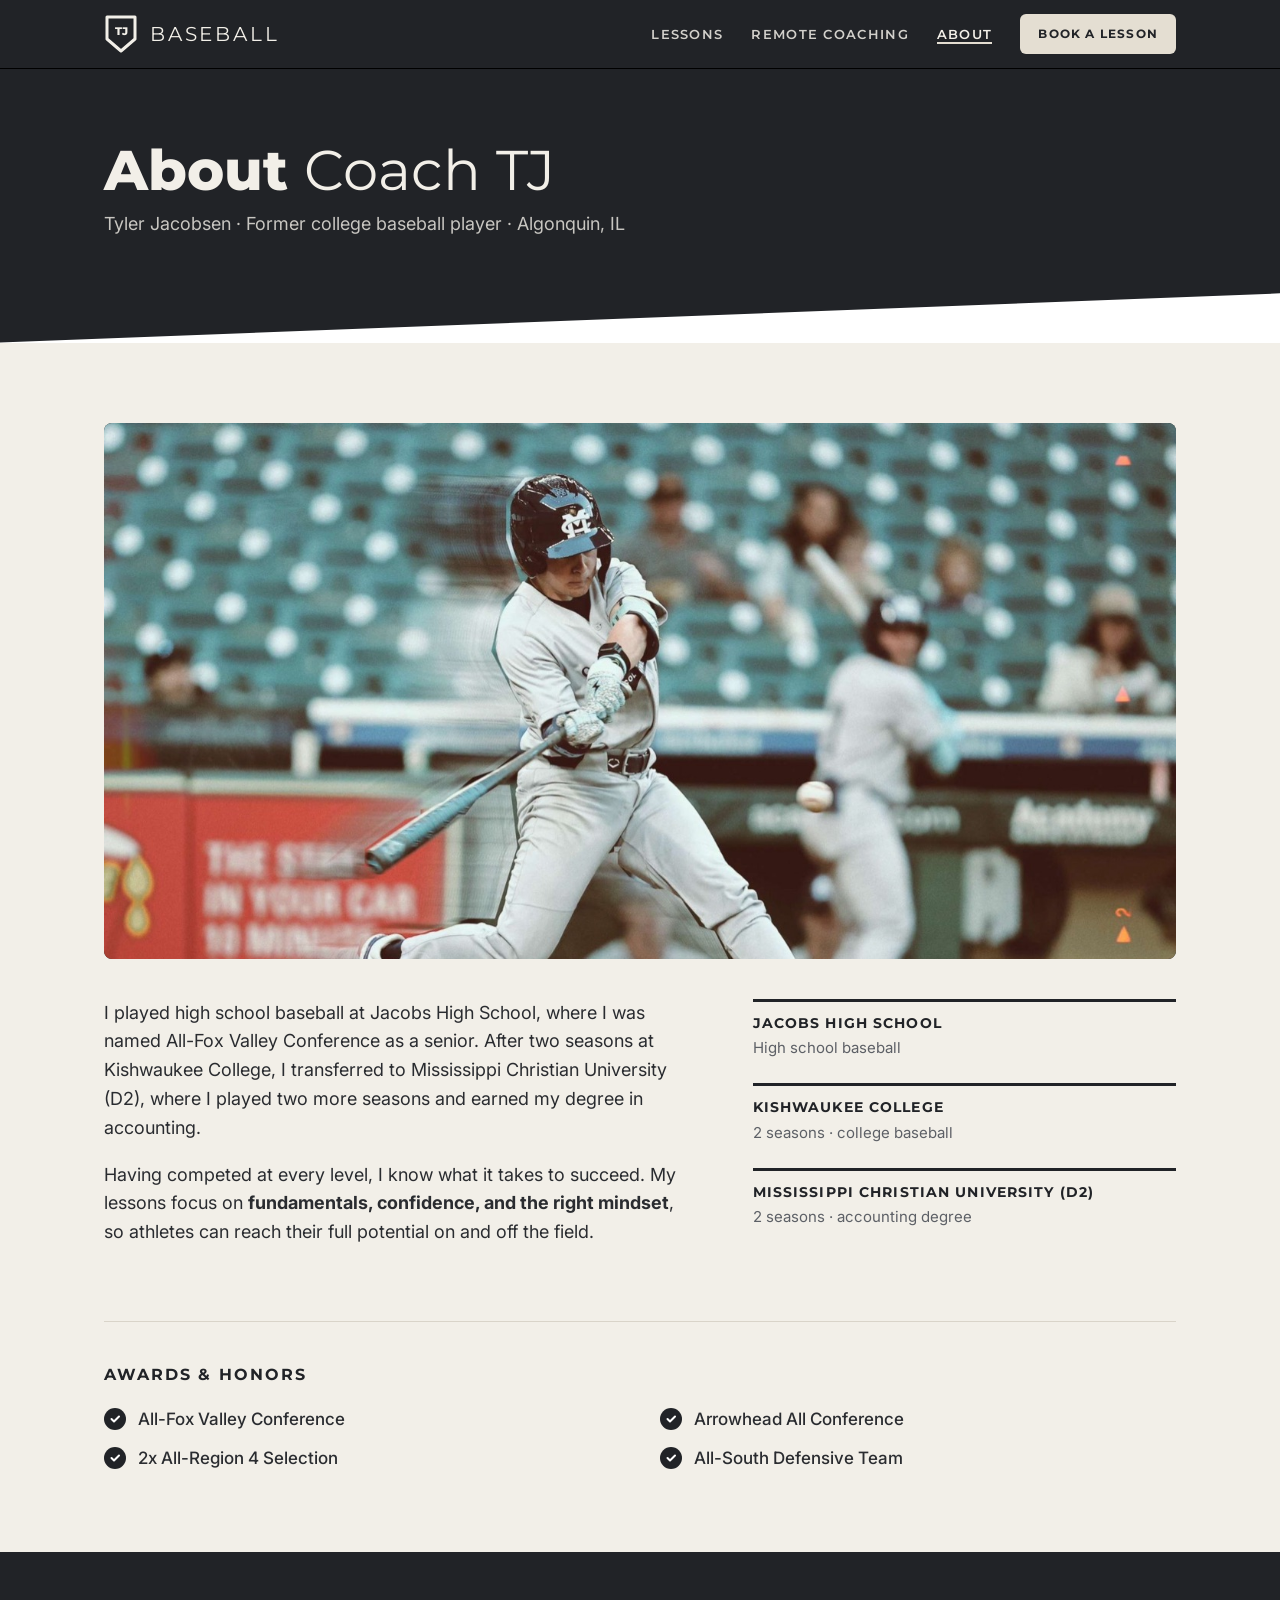
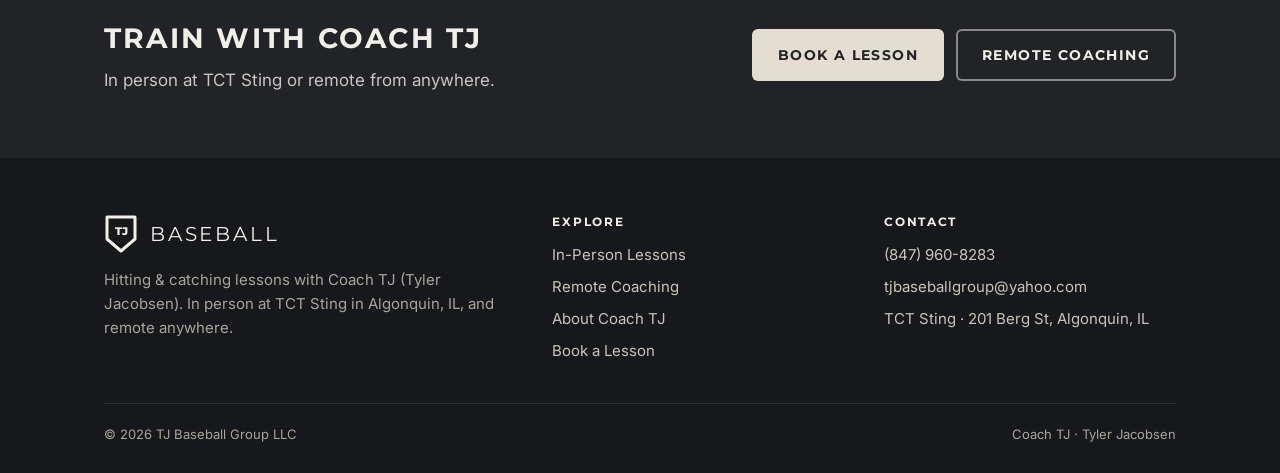
==== about/index.html @ 5d758f23 "Add files via upload" ====
<!doctype html>
<html lang="en">
<head>
<meta charset="utf-8">
<meta name="viewport" content="width=device-width, initial-scale=1">
<title>About Coach TJ | TJ Baseball</title>
<meta name="description" content="Coach TJ (Tyler Jacobsen) played at Jacobs High School, Kishwaukee College, and Mississippi Christian University (D2).">
<link rel="preconnect" href="https://fonts.googleapis.com">
<link rel="preconnect" href="https://fonts.gstatic.com" crossorigin>
<link href="https://fonts.googleapis.com/css2?family=Montserrat:wght@400;600;700;800&family=Inter:wght@400;500;600&display=swap" rel="stylesheet">
<link rel="stylesheet" href="/assets/styles.css">
</head>
<body>

<header class="nav">
  <div class="wrap">
    <a class="logo" href="/" aria-label="TJ Baseball home">
      <svg width="34" height="40" viewBox="0 0 34 40" aria-hidden="true"><path d="M3 3h28v22L17 37 3 25z" fill="none" stroke="#f2efe8" stroke-width="3" stroke-linejoin="round"/><text x="17" y="21" text-anchor="middle" font-family="Montserrat, sans-serif" font-weight="800" font-size="11" fill="#f2efe8">TJ</text></svg>
      <span>BASEBALL</span>
    </a>
    <button class="menu-btn" aria-label="Open menu" aria-expanded="false" aria-controls="menu">
      <svg width="26" height="26" viewBox="0 0 24 24" fill="none" stroke="currentColor" stroke-width="2"><path d="M3 6h18M3 12h18M3 18h18"/></svg>
    </button>
    <nav id="menu">
      <a href="/lessons/">Lessons</a>
      <a href="/remote/">Remote Coaching</a>
      <a href="/about/" class="active" aria-current="page">About</a>
      <a class="btn btn-light" href="/book/">Book a Lesson</a>
    </nav>
  </div>
</header>

<main>
  <section class="page-hero">
    <div class="wrap">
      <h1>About <span class="thin">Coach TJ</span></h1>
      <p>Tyler Jacobsen · Former college baseball player · Algonquin, IL</p>
    </div>
  </section>

  <section class="about">
    <div class="wrap">
      <figure class="about-photo"><img src="/images/coach-tyler.jpg" alt="Coach TJ (Tyler Jacobsen) at bat during a college game" width="1400" height="933"></figure>
      <div class="about-grid">
        <div>
          <p>I played high school baseball at Jacobs High School, where I was named All-Fox Valley Conference as a senior. After two seasons at Kishwaukee College, I transferred to Mississippi Christian University (D2), where I played two more seasons and earned my degree in accounting.</p>
          <p>Having competed at every level, I know what it takes to succeed. My lessons focus on <strong>fundamentals, confidence, and the right mindset</strong>, so athletes can reach their full potential on and off the field.</p>
        </div>
        <div class="path">
          <div><strong>Jacobs High School</strong><span>High school baseball</span></div>
          <div><strong>Kishwaukee College</strong><span>2 seasons · college baseball</span></div>
          <div><strong>Mississippi Christian University (D2)</strong><span>2 seasons · accounting degree</span></div>
        </div>
      </div>
      <div class="awards">
        <h3>Awards &amp; Honors</h3>
        <ul>
          <li><span class="check"><svg width="12" height="12" viewBox="0 0 24 24" fill="none" stroke="#fff" stroke-width="4" stroke-linecap="round" stroke-linejoin="round"><path d="M5 12l5 5L20 7"/></svg></span>All-Fox Valley Conference</li>
          <li><span class="check"><svg width="12" height="12" viewBox="0 0 24 24" fill="none" stroke="#fff" stroke-width="4" stroke-linecap="round" stroke-linejoin="round"><path d="M5 12l5 5L20 7"/></svg></span>Arrowhead All Conference</li>
          <li><span class="check"><svg width="12" height="12" viewBox="0 0 24 24" fill="none" stroke="#fff" stroke-width="4" stroke-linecap="round" stroke-linejoin="round"><path d="M5 12l5 5L20 7"/></svg></span>2x All-Region 4 Selection</li>
          <li><span class="check"><svg width="12" height="12" viewBox="0 0 24 24" fill="none" stroke="#fff" stroke-width="4" stroke-linecap="round" stroke-linejoin="round"><path d="M5 12l5 5L20 7"/></svg></span>All-South Defensive Team</li>
        </ul>
      </div>
    </div>
  </section>

  <section class="cta-band">
    <div class="wrap">
      <div><h2>Train With Coach TJ</h2><p>In person at TCT Sting or remote from anywhere.</p></div>
      <div class="ctas"><a class="btn btn-light" href="/book/">Book a Lesson</a><a class="btn btn-ghost" href="/remote/">Remote Coaching</a></div>
    </div>
  </section>

</main>

<footer class="site-footer">
  <div class="wrap">
    <div class="foot-grid">
      <div>
        <a class="logo" href="/" aria-label="TJ Baseball home"><svg width="34" height="40" viewBox="0 0 34 40" aria-hidden="true"><path d="M3 3h28v22L17 37 3 25z" fill="none" stroke="#f2efe8" stroke-width="3" stroke-linejoin="round"/><text x="17" y="21" text-anchor="middle" font-family="Montserrat, sans-serif" font-weight="800" font-size="11" fill="#f2efe8">TJ</text></svg><span>BASEBALL</span></a>
        <p style="margin:0">Hitting &amp; catching lessons with Coach TJ (Tyler Jacobsen). In person at TCT Sting in Algonquin, IL, and remote anywhere.</p>
      </div>
      <div>
        <h4>Explore</h4>
        <ul>
          <li><a href="/lessons/">In-Person Lessons</a></li>
          <li><a href="/remote/">Remote Coaching</a></li>
          <li><a href="/about/">About Coach TJ</a></li>
          <li><a href="/book/">Book a Lesson</a></li>
        </ul>
      </div>
      <div>
        <h4>Contact</h4>
        <ul>
          <li><a href="tel:+18479608283">(847) 960-8283</a></li>
          <li><a href="mailto:tjbaseballgroup@yahoo.com">tjbaseballgroup@yahoo.com</a></li>
          <li><a href="https://maps.google.com/?q=201+Berg+St,+Algonquin,+IL+60102" target="_blank" rel="noopener">TCT Sting · 201 Berg St, Algonquin, IL</a></li>
        </ul>
      </div>
    </div>
    <div class="copy"><span>© <span id="yr"></span> TJ Baseball Group LLC</span><span>Coach TJ · Tyler Jacobsen</span></div>
  </div>
</footer>

<script src="/assets/site.js"></script>
</body>
</html>
---- assets/styles.css ----
/* TJ Baseball site styles */
  :root {
    --ink: #212327;
    --ink-2: #2c2f34;
    --cream: #e4ded2;
    --paper: #f2efe8;
    --white: #ffffff;
    --text: #2a2c30;
    --muted: #5d6066;
    --line: #d9d4c9;
    --accent: #e4ded2;
    --ok: #2f6b45;
    --err: #9b2c2c;
    --radius: 6px;
    --max: 1120px;
  }
  * { box-sizing: border-box; }
  html { scroll-behavior: smooth; }
  body {
    margin: 0; background: var(--white); color: var(--text);
    font: 400 17px/1.6 Inter, system-ui, -apple-system, sans-serif;
  }
  h1, h2, h3, .eyebrow, .btn, nav a { font-family: Montserrat, Inter, sans-serif; }
  h2 { font-size: clamp(22px, 3vw, 28px); letter-spacing: .08em; text-transform: uppercase; margin: 0 0 28px; font-weight: 700; color: var(--ink); }
  a { color: inherit; }
  .wrap { max-width: var(--max); margin: 0 auto; padding: 0 24px; }
  section { padding: 80px 0; }

  /* Nav */
  header.nav { position: sticky; top: 0; z-index: 20; background: var(--ink); color: var(--paper); border-bottom: 1px solid #000; }
  header.nav .wrap { display: flex; align-items: center; justify-content: space-between; height: 68px; }
  .logo { display: flex; align-items: center; gap: 12px; text-decoration: none; }
  .logo span { font-family: Montserrat, sans-serif; font-weight: 400; letter-spacing: .14em; font-size: 20px; }
  nav { display: flex; gap: 28px; align-items: center; }
  nav a { text-decoration: none; font-size: 13px; font-weight: 600; letter-spacing: .1em; text-transform: uppercase; opacity: .85; }
  nav a:hover { opacity: 1; }
  .menu-btn { display: none; background: none; border: 0; color: var(--paper); padding: 8px; cursor: pointer; }

  .btn { display: inline-block; border: 0; cursor: pointer; text-decoration: none; text-transform: uppercase; letter-spacing: .1em; font-weight: 700; font-size: 14px; padding: 15px 26px; border-radius: var(--radius); transition: transform .15s, background .15s; }
  .btn:active { transform: translateY(1px); }
  .btn-light { background: var(--cream); color: var(--ink); }
  .btn-light:hover { background: #fff; }
  .btn-ghost { background: transparent; color: var(--paper); box-shadow: inset 0 0 0 2px rgba(242,239,232,.5); }
  .btn-ghost:hover { box-shadow: inset 0 0 0 2px var(--paper); }
  .btn-dark { background: var(--ink); color: var(--paper); }
  .btn-dark:hover { background: #000; }
  nav .btn { padding: 10px 18px; font-size: 12px; opacity: 1; }

  /* Hero */
  .hero { background: var(--ink); color: var(--paper); padding: 96px 0 140px; position: relative; clip-path: polygon(0 0, 100% 0, 100% 88%, 0 100%); }
  .hero::after { content: ""; position: absolute; left: 0; right: 0; bottom: 0; height: 14px; background: var(--cream); clip-path: polygon(0 100%, 100% 0, 100% 100%, 0 100%); }
  .tag { display: inline-block; background: var(--cream); color: var(--ink); font-family: Montserrat, sans-serif; font-weight: 700; font-size: 13px; letter-spacing: .16em; text-transform: uppercase; padding: 9px 16px; margin-bottom: 26px; }
  .hero h1 { margin: 0; line-height: 1.02; font-size: clamp(40px, 7vw, 76px); font-weight: 800; letter-spacing: .01em; }
  .hero h1 .thin { display: block; font-weight: 400; letter-spacing: .04em; }
  .hero .coach { margin: 32px 0 6px; font-family: Montserrat, sans-serif; font-weight: 700; letter-spacing: .12em; text-transform: uppercase; font-size: 18px; }
  .hero .sub { margin: 0 0 36px; opacity: .8; font-size: 18px; }
  .hero .ctas { display: flex; gap: 14px; flex-wrap: wrap; }

  /* Work on */
  .focus { display: grid; grid-template-columns: 1fr 1fr; gap: 0; }
  .focus > div { padding: 8px 40px 8px 0; }
  .focus > div + div { border-left: 1px solid var(--line); padding-left: 40px; }
  .focus h3 { display: flex; align-items: center; gap: 14px; font-size: 22px; letter-spacing: .1em; text-transform: uppercase; margin: 0 0 16px; color: var(--ink); }
  .ic { width: 44px; height: 44px; border-radius: 50%; background: var(--ink); display: grid; place-items: center; flex: none; }
  .focus ul { list-style: none; padding: 0 0 0 58px; margin: 0; }
  .focus li { padding: 3px 0; }
  .focus li:first-child { font-weight: 600; color: var(--ink); }

  /* Lessons */
  .lessons { background: var(--paper); }
  .cards { display: grid; grid-template-columns: repeat(3, 1fr); gap: 20px; }
  .card { background: var(--white); border-top: 4px solid var(--ink); padding: 28px; border-radius: 0 0 var(--radius) var(--radius); }
  .card h3 { margin: 0 0 6px; font-size: 18px; letter-spacing: .06em; text-transform: uppercase; color: var(--ink); }
  .card .meta { color: var(--muted); font-size: 15px; margin-bottom: 14px; }
  .card .price { font-family: Montserrat, sans-serif; font-weight: 700; font-size: 22px; color: var(--ink); margin-bottom: 12px; }
  .card p { margin: 0; font-size: 15px; color: var(--muted); }

  .card .price small { font-size: 14px; font-weight: 600; color: var(--muted); }
  .card .price-list { list-style: none; margin: 0 0 14px; padding: 0; }
  .card .price-list li { display: flex; justify-content: space-between; align-items: baseline; padding: 6px 0; border-bottom: 1px solid var(--line); font-size: 15px; }
  .card .price-list b { font-family: Montserrat, sans-serif; font-size: 20px; color: var(--ink); }
  .card.featured { background: var(--ink); color: var(--paper); border-top-color: var(--cream); position: relative; }
  .card.featured h3, .card.featured .price-list b { color: var(--paper); }
  .card.featured .meta, .card.featured p { color: #c9c5bc; }
  .card.featured .price-list li { border-color: #3a3d43; }
  .badge { position: absolute; top: -14px; right: 20px; background: var(--cream); color: var(--ink); font: 700 11px Montserrat, sans-serif; letter-spacing: .12em; text-transform: uppercase; padding: 5px 10px; }
  .hours { display: grid; grid-template-columns: repeat(2, 1fr); gap: 20px; margin-top: 28px; }
  .hours div { background: var(--white); padding: 20px 24px; border-left: 4px solid var(--ink); }
  .hours strong { display: block; font-family: Montserrat, sans-serif; text-transform: uppercase; letter-spacing: .08em; font-size: 14px; color: var(--ink); }
  .hours span { color: var(--muted); font-size: 16px; }
  .note { margin: 20px 0 0; color: var(--muted); font-size: 15px; }


  /* Remote */
  .eyebrow-tag { display: inline-block; background: var(--ink); color: var(--paper); font: 700 11px Montserrat, sans-serif; letter-spacing: .14em; text-transform: uppercase; padding: 5px 10px; margin-bottom: 14px; }
  .remote .intro { font-size: 18px; max-width: 760px; margin: -8px 0 40px; }
  .how { list-style: none; padding: 0; margin: 0 0 48px; display: grid; grid-template-columns: repeat(4, 1fr); gap: 20px; }
  .how li { border-top: 3px solid var(--ink); padding-top: 14px; display: flex; flex-direction: column; gap: 4px; }
  .how .num { font: 800 28px Montserrat, sans-serif; color: var(--ink); line-height: 1; margin-bottom: 4px; }
  .how strong { font-family: Montserrat, sans-serif; text-transform: uppercase; letter-spacing: .08em; font-size: 15px; color: var(--ink); }
  .how span:last-child { color: var(--muted); font-size: 15px; }
  .remote .card { border: 1px solid var(--line); border-top: 4px solid var(--ink); }
  .remote .card.featured { border-color: var(--ink); }
  .film { display: grid; grid-template-columns: 1fr 1fr; gap: 24px; margin-top: 40px; }
  .film > div { background: var(--paper); padding: 28px; border-radius: 8px; min-width: 0; }
  .film h3 { font-size: 16px; letter-spacing: .12em; text-transform: uppercase; margin: 0 0 14px; color: var(--ink); }
  .tips { margin: 0; padding-left: 18px; }
  .tips li { margin-bottom: 8px; font-size: 15px; }
  .film .send { background: var(--ink); color: var(--paper); }
  .film .send h3 { color: var(--paper); }
  .film .send p { opacity: .85; font-size: 15px; margin: 0 0 18px; }
  .send-btns { display: flex; gap: 12px; flex-wrap: wrap; margin-bottom: 18px; }
  .send .btn-dark { background: var(--cream); color: var(--ink); }
  .send .btn-dark:hover { background: #fff; }
  .btn-outline { background: transparent; color: var(--paper); box-shadow: inset 0 0 0 2px rgba(242,239,232,.5); }
  .btn-outline:hover { box-shadow: inset 0 0 0 2px var(--paper); }
  .btn-upload { display: flex; align-items: center; justify-content: center; gap: 10px; width: 100%; font-size: 15px; padding: 18px 26px; margin-bottom: 18px; }
  .film .send .or { font-size: 13px; opacity: .7; margin: 0 0 10px; }
  .film .send .small { font-size: 13px; opacity: .7; margin: 0; }
  .film .send a:not(.btn) { color: var(--paper); }

  .promo { display: flex; align-items: center; gap: 16px; flex-wrap: wrap; background: var(--cream); padding: 16px 22px; border-radius: 8px; margin: 0 0 36px; }
  .promo p { margin: 0; color: var(--ink); }
  .promo-tag { background: var(--ink); color: var(--paper); font: 700 11px Montserrat, sans-serif; letter-spacing: .14em; text-transform: uppercase; padding: 6px 10px; }
  .promo .code { font-family: Montserrat, sans-serif; letter-spacing: .08em; background: #fff; padding: 2px 8px; border-radius: 4px; }
  .tier { display: flex; flex-direction: column; }
  .tier-price { margin: 4px 0 16px; color: var(--ink); }
  .tier-price b { font: 800 40px Montserrat, sans-serif; }
  .tier-price span { color: var(--muted); font-size: 15px; margin-left: 4px; }
  .card.featured .tier-price, .card.featured .tier-price b { color: var(--paper); }
  .card.featured .tier-price span { color: #c9c5bc; }
  .feat { list-style: none; margin: 0 0 24px; padding: 0; flex: 1; }
  .feat li { position: relative; padding: 7px 0 7px 26px; font-size: 15px; border-bottom: 1px solid var(--line); }
  .card.featured .feat li { border-color: #3a3d43; color: var(--paper); }
  .feat li::before { content: ""; position: absolute; left: 2px; top: 13px; width: 12px; height: 7px; border-left: 2.5px solid currentColor; border-bottom: 2.5px solid currentColor; transform: rotate(-45deg); }
  .tier-btn { text-align: center; }
  .tier-note { font-size: 14px; color: var(--muted); margin: 14px 0 32px; }
  .one-time { display: grid; gap: 12px; }
  .ot { display: flex; justify-content: space-between; align-items: center; gap: 20px; border: 1px solid var(--line); border-radius: 8px; padding: 18px 22px; }
  .ot strong { display: block; font-family: Montserrat, sans-serif; text-transform: uppercase; letter-spacing: .06em; font-size: 15px; color: var(--ink); }
  .ot span { color: var(--muted); font-size: 15px; }
  .ot-right { display: flex; align-items: center; gap: 18px; flex: none; }
  .ot-right b { font: 700 22px Montserrat, sans-serif; color: var(--ink); }
  .ot-right .btn { padding: 12px 20px; font-size: 13px; }
  .about { background: var(--paper); }

  /* About */
  .about-photo { margin: 0 0 40px; border-radius: 8px; overflow: hidden; aspect-ratio: 16 / 8; background: var(--ink); }
  .about-photo img { width: 100%; height: 100%; object-fit: cover; object-position: 45% 0%; display: block; }
  .about-grid { display: grid; grid-template-columns: 1.4fr 1fr; gap: 56px; align-items: start; }
  .about p { margin: 0 0 18px; font-size: 18px; }
  .path { display: grid; gap: 22px; }
  .path div { border-top: 3px solid var(--ink); padding-top: 10px; }
  .path strong { display: block; font-family: Montserrat, sans-serif; letter-spacing: .08em; text-transform: uppercase; font-size: 14px; color: var(--ink); }
  .path span { color: var(--muted); font-size: 15px; }
  .awards { margin-top: 56px; padding-top: 40px; border-top: 1px solid var(--line); }
  .awards h3 { font-size: 16px; letter-spacing: .12em; text-transform: uppercase; margin: 0 0 18px; color: var(--ink); }
  .awards ul { list-style: none; margin: 0; padding: 0; display: grid; grid-template-columns: 1fr 1fr; gap: 12px 40px; }
  .awards li { display: flex; align-items: center; gap: 12px; font-weight: 500; }
  .check { width: 22px; height: 22px; border-radius: 50%; background: var(--ink); display: grid; place-items: center; flex: none; }

  /* Booking */
  .book { background: var(--ink); color: var(--paper); clip-path: polygon(0 40px, 100% 0, 100% 100%, 0 100%); padding-top: 120px; }
  .book h2 { color: var(--paper); }
  .book-grid { display: grid; grid-template-columns: 1.3fr 1fr; gap: 56px; align-items: start; margin-bottom: 36px; }
  .book-grid > div { min-width: 0; }
  .contact a { overflow-wrap: anywhere; }
  .fine-light { font-size: 14px; opacity: .7; margin: 0; }
  .cal-card { background: var(--white); color: var(--text); border-radius: 10px; padding: 12px; min-height: 560px; }
  #cal-inline { width: 100%; min-height: 520px; overflow: auto; }
  .cal-fallback { font-size: 14px; color: var(--muted); text-align: center; margin: 12px 0 6px; }
  .cal-fallback a { color: var(--ink); font-weight: 600; }
  .book .lead { opacity: .85; margin: 0 0 28px; }
  .contact { list-style: none; padding: 0; margin: 0 0 28px; display: grid; gap: 14px; }
  .contact li { display: flex; gap: 12px; align-items: center; font-weight: 600; }
  .contact a { text-decoration: none; }
  .contact a:hover { text-decoration: underline; }
  .steps { margin: 0; padding-left: 20px; opacity: .85; font-size: 15px; }
  .steps li { margin-bottom: 6px; }



  @media (max-width: 860px) {
    section { padding: 60px 0; }
    nav { display: none; position: absolute; top: 68px; left: 0; right: 0; background: var(--ink); flex-direction: column; align-items: stretch; gap: 0; padding: 8px 24px 20px; }
    nav.open { display: flex; }
    nav a { padding: 14px 0; border-bottom: 1px solid #3a3d43; }
    nav .btn { margin-top: 14px; text-align: center; padding: 14px; }
    .menu-btn { display: block; }
    .hero { padding: 64px 0 110px; }
    .focus, .cards, .about-grid, .book-grid { grid-template-columns: 1fr; }
    .focus > div { padding: 0 0 28px; }
    .focus > div + div { border-left: 0; border-top: 1px solid var(--line); padding: 28px 0 0; }
    .about-grid { gap: 36px; }
    .awards ul { grid-template-columns: 1fr; }
    .hours { grid-template-columns: 1fr; }
    .how { grid-template-columns: 1fr 1fr; }
    .film { grid-template-columns: 1fr; }
    .ot { flex-direction: column; align-items: flex-start; }
    .ot-right { width: 100%; justify-content: space-between; }
    .about-photo { aspect-ratio: 4 / 3; }
    .book { padding-top: 90px; }
  }
  @media (max-width: 520px) {
    .wrap { padding: 0 16px; }
    .focus ul { padding-left: 0; }
  }

  /* ---- Multi-page additions ---- */
  nav a.active { opacity: 1; box-shadow: inset 0 -2px 0 var(--cream); }
  nav a.btn.active { box-shadow: none; }
  .page-hero { background: var(--ink); color: var(--paper); padding: 72px 0 104px; position: relative; clip-path: polygon(0 0, 100% 0, 100% 82%, 0 100%); }
  .page-hero::after { content: ""; position: absolute; left: 0; right: 0; bottom: 0; height: 12px; background: var(--cream); clip-path: polygon(0 100%, 100% 0, 100% 100%, 0 100%); }
  .page-hero h1 { margin: 0 0 10px; font-size: clamp(34px, 5.5vw, 56px); line-height: 1.05; font-weight: 800; }
  .page-hero h1 .thin { font-weight: 400; }
  .page-hero p { margin: 0; font-size: 18px; opacity: .8; max-width: 640px; }
  .page-hero .tag { margin-bottom: 20px; }
  .section-paper { background: var(--paper); }
  .lead-text { font-size: 18px; max-width: 760px; margin: -8px 0 36px; }

  .paths { display: grid; grid-template-columns: 1fr 1fr; gap: 24px; }
  .path-card { display: flex; flex-direction: column; background: var(--white); border: 1px solid var(--line); border-top: 4px solid var(--ink); border-radius: 0 0 8px 8px; padding: 32px; text-decoration: none; color: inherit; transition: transform .15s, box-shadow .15s; }
  .path-card:hover { transform: translateY(-3px); box-shadow: 0 10px 30px rgba(0,0,0,.08); }
  .path-card .kicker { font: 700 12px Montserrat, sans-serif; letter-spacing: .14em; text-transform: uppercase; color: var(--muted); margin-bottom: 8px; }
  .path-card h3 { margin: 0 0 10px; font-size: 26px; letter-spacing: .04em; text-transform: uppercase; color: var(--ink); }
  .path-card p { margin: 0 0 18px; color: var(--muted); }
  .path-card .from { font-family: Montserrat, sans-serif; font-weight: 700; color: var(--ink); margin-bottom: 22px; }
  .path-card .go { margin-top: auto; font: 700 13px Montserrat, sans-serif; letter-spacing: .12em; text-transform: uppercase; color: var(--ink); }
  .path-card.dark { background: var(--ink); color: var(--paper); border-color: var(--ink); border-top-color: var(--cream); }
  .path-card.dark h3, .path-card.dark .from, .path-card.dark .go { color: var(--paper); }
  .path-card.dark p, .path-card.dark .kicker { color: #c9c5bc; }

  .coach-teaser { display: grid; grid-template-columns: 1.3fr 1fr; gap: 56px; align-items: center; }
  .coach-teaser p { font-size: 18px; margin: 0 0 24px; }
  .mini-awards { list-style: none; margin: 0; padding: 0; display: grid; gap: 12px; }
  .mini-awards li { display: flex; align-items: center; gap: 12px; font-weight: 500; background: var(--white); padding: 14px 18px; border-left: 4px solid var(--ink); }

  .cta-band { background: var(--ink); color: var(--paper); padding: 64px 0; }
  .cta-band .wrap { display: flex; justify-content: space-between; align-items: center; gap: 24px; flex-wrap: wrap; }
  .cta-band h2 { color: var(--paper); margin: 0 0 6px; }
  .cta-band p { margin: 0; opacity: .8; }
  .cta-band .ctas { display: flex; gap: 12px; flex-wrap: wrap; }

  .info-row { display: grid; grid-template-columns: repeat(3, 1fr); gap: 20px; margin-bottom: 32px; }
  .info-box { background: var(--paper); padding: 22px 24px; border-left: 4px solid var(--ink); min-width: 0; }
  .info-box strong { display: block; font-family: Montserrat, sans-serif; text-transform: uppercase; letter-spacing: .08em; font-size: 13px; color: var(--ink); margin-bottom: 4px; }
  .info-box a, .info-box span { color: var(--text); font-weight: 500; overflow-wrap: anywhere; }
  .cal-card { border: 1px solid var(--line); }
  .book-note { color: var(--muted); font-size: 15px; margin: 0 0 24px; }

  .site-footer { background: #17181b; color: #a9a59c; font-size: 15px; padding: 56px 0 28px; }
  .foot-grid { display: grid; grid-template-columns: 1.4fr 1fr 1fr; gap: 40px; margin-bottom: 40px; }
  .site-footer h4 { font: 700 12px Montserrat, sans-serif; letter-spacing: .14em; text-transform: uppercase; color: var(--paper); margin: 0 0 14px; }
  .site-footer ul { list-style: none; margin: 0; padding: 0; display: grid; gap: 8px; }
  .site-footer a { text-decoration: none; color: #c9c5bc; overflow-wrap: anywhere; }
  .site-footer a:hover { color: var(--paper); }
  .site-footer .logo { color: var(--paper); margin-bottom: 14px; }
  .site-footer .copy { border-top: 1px solid #2c2e33; padding-top: 20px; font-size: 13px; display: flex; justify-content: space-between; flex-wrap: wrap; gap: 10px; }

  @media (max-width: 860px) {
    .paths, .coach-teaser, .info-row, .foot-grid { grid-template-columns: 1fr; }
    .coach-teaser { gap: 28px; }
    .page-hero { padding: 52px 0 84px; }
    nav a.active { box-shadow: none; text-decoration: underline; text-underline-offset: 6px; }
  }

  /* ---- Admin ---- */
  .admin h2 { margin-top: 8px; }
  .a-grid { display: grid; grid-template-columns: repeat(auto-fill, minmax(230px, 1fr)); gap: 14px; margin-bottom: 44px; }
  .a-tile { display: flex; flex-direction: column; gap: 4px; padding: 18px 20px; border: 1px solid var(--line); border-left: 4px solid var(--ink); border-radius: 6px; text-decoration: none; background: var(--white); transition: transform .15s, box-shadow .15s; }
  .a-tile:hover { transform: translateY(-2px); box-shadow: 0 8px 24px rgba(0,0,0,.07); }
  .a-tile strong { font-family: Montserrat, sans-serif; text-transform: uppercase; letter-spacing: .06em; font-size: 14px; color: var(--ink); }
  .a-tile span { font-size: 14px; color: var(--muted); }
  .a-work { background: var(--ink); color: var(--paper); border-radius: 8px; padding: 26px 30px; margin: -16px 0 44px; }
  .a-work h3 { font-size: 15px; letter-spacing: .12em; text-transform: uppercase; margin: 0 0 12px; }
  .a-work ol { margin: 0; padding-left: 20px; display: grid; gap: 6px; }
  .copy-grid { display: grid; grid-template-columns: 1fr 1fr; gap: 16px; }
  .copy-box { background: var(--paper); border-radius: 8px; padding: 16px 18px; min-width: 0; }
  .copy-head { display: flex; justify-content: space-between; align-items: center; gap: 10px; margin-bottom: 8px; }
  .copy-head strong { font-size: 14px; color: var(--ink); }
  .copy-btn { font: 700 12px Montserrat, sans-serif; letter-spacing: .1em; text-transform: uppercase; background: var(--ink); color: var(--paper); border: 0; border-radius: 4px; padding: 8px 14px; cursor: pointer; }
  .copy-box textarea { width: 100%; font: 14px/1.5 Inter, sans-serif; border: 1px solid var(--line); border-radius: 6px; padding: 10px; background: #fff; color: var(--text); resize: vertical; }
  @media (max-width: 860px) { .copy-grid { grid-template-columns: 1fr; } }
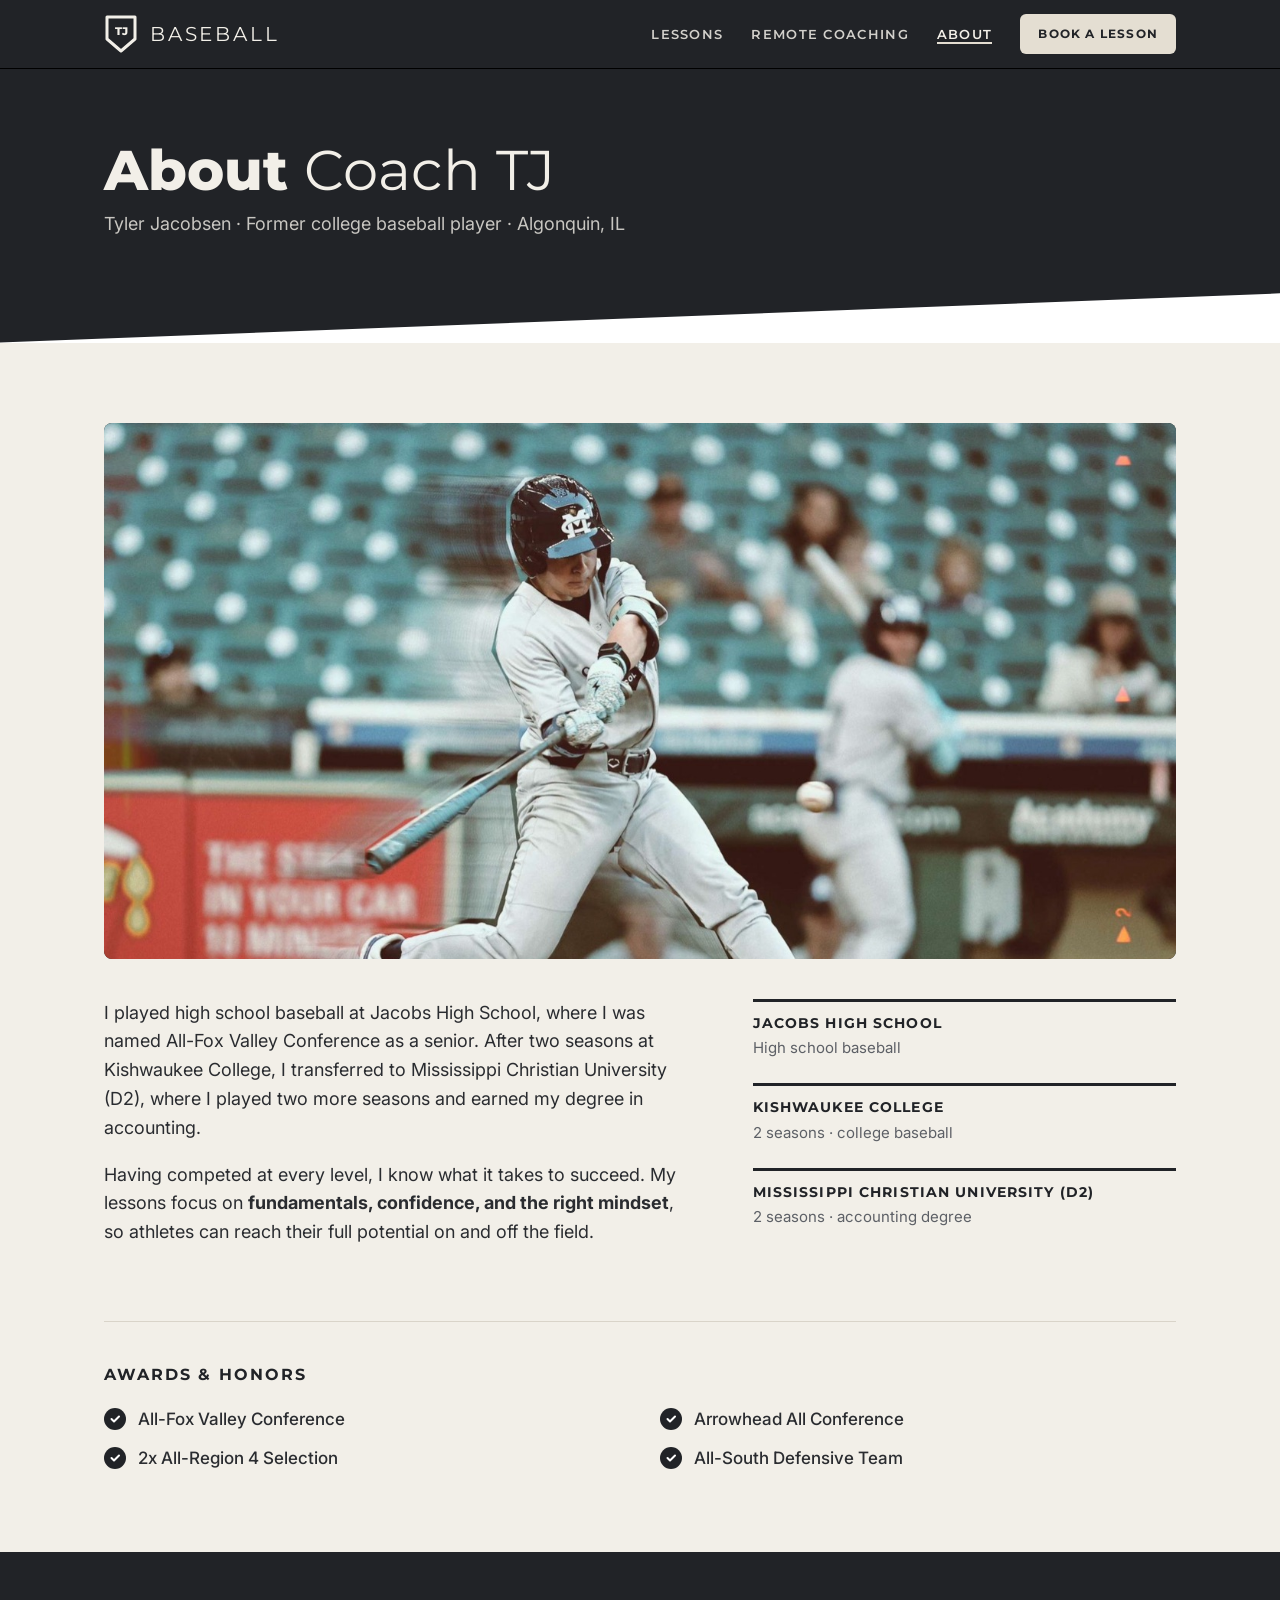
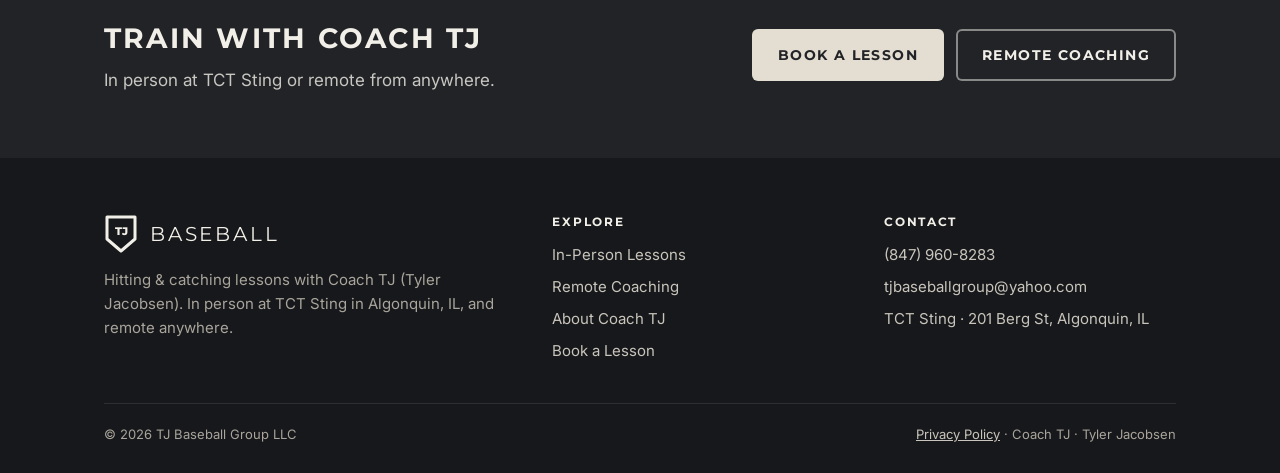
==== commit b7a70751: "Add files via upload" ====
--- a/about/index.html
+++ b/about/index.html
@@ -98,7 +98,7 @@
         </ul>
       </div>
     </div>
-    <div class="copy"><span>© <span id="yr"></span> TJ Baseball Group LLC</span><span>Coach TJ · Tyler Jacobsen</span></div>
+    <div class="copy"><span>© <span id="yr"></span> TJ Baseball Group LLC</span><span><a href="/privacy/">Privacy Policy</a> · Coach TJ · Tyler Jacobsen</span></div>
   </div>
 </footer>
 
--- a/assets/styles.css
+++ b/assets/styles.css
@@ -281,3 +281,12 @@
   .copy-btn { font: 700 12px Montserrat, sans-serif; letter-spacing: .1em; text-transform: uppercase; background: var(--ink); color: var(--paper); border: 0; border-radius: 4px; padding: 8px 14px; cursor: pointer; }
   .copy-box textarea { width: 100%; font: 14px/1.5 Inter, sans-serif; border: 1px solid var(--line); border-radius: 6px; padding: 10px; background: #fff; color: var(--text); resize: vertical; }
   @media (max-width: 860px) { .copy-grid { grid-template-columns: 1fr; } }
+
+  /* ---- Legal pages ---- */
+  .legal .wrap { max-width: 820px; }
+  .legal h2 { font-size: 18px; margin: 40px 0 12px; }
+  .legal p, .legal li { font-size: 16px; }
+  .legal ul { padding-left: 20px; }
+  .legal li { margin-bottom: 8px; }
+  .site-footer .copy a { color: #c9c5bc; text-decoration: underline; }
+  .copy-sub { font-size: 15px; letter-spacing: .1em; text-transform: uppercase; color: var(--ink); margin: 28px 0 12px; }
